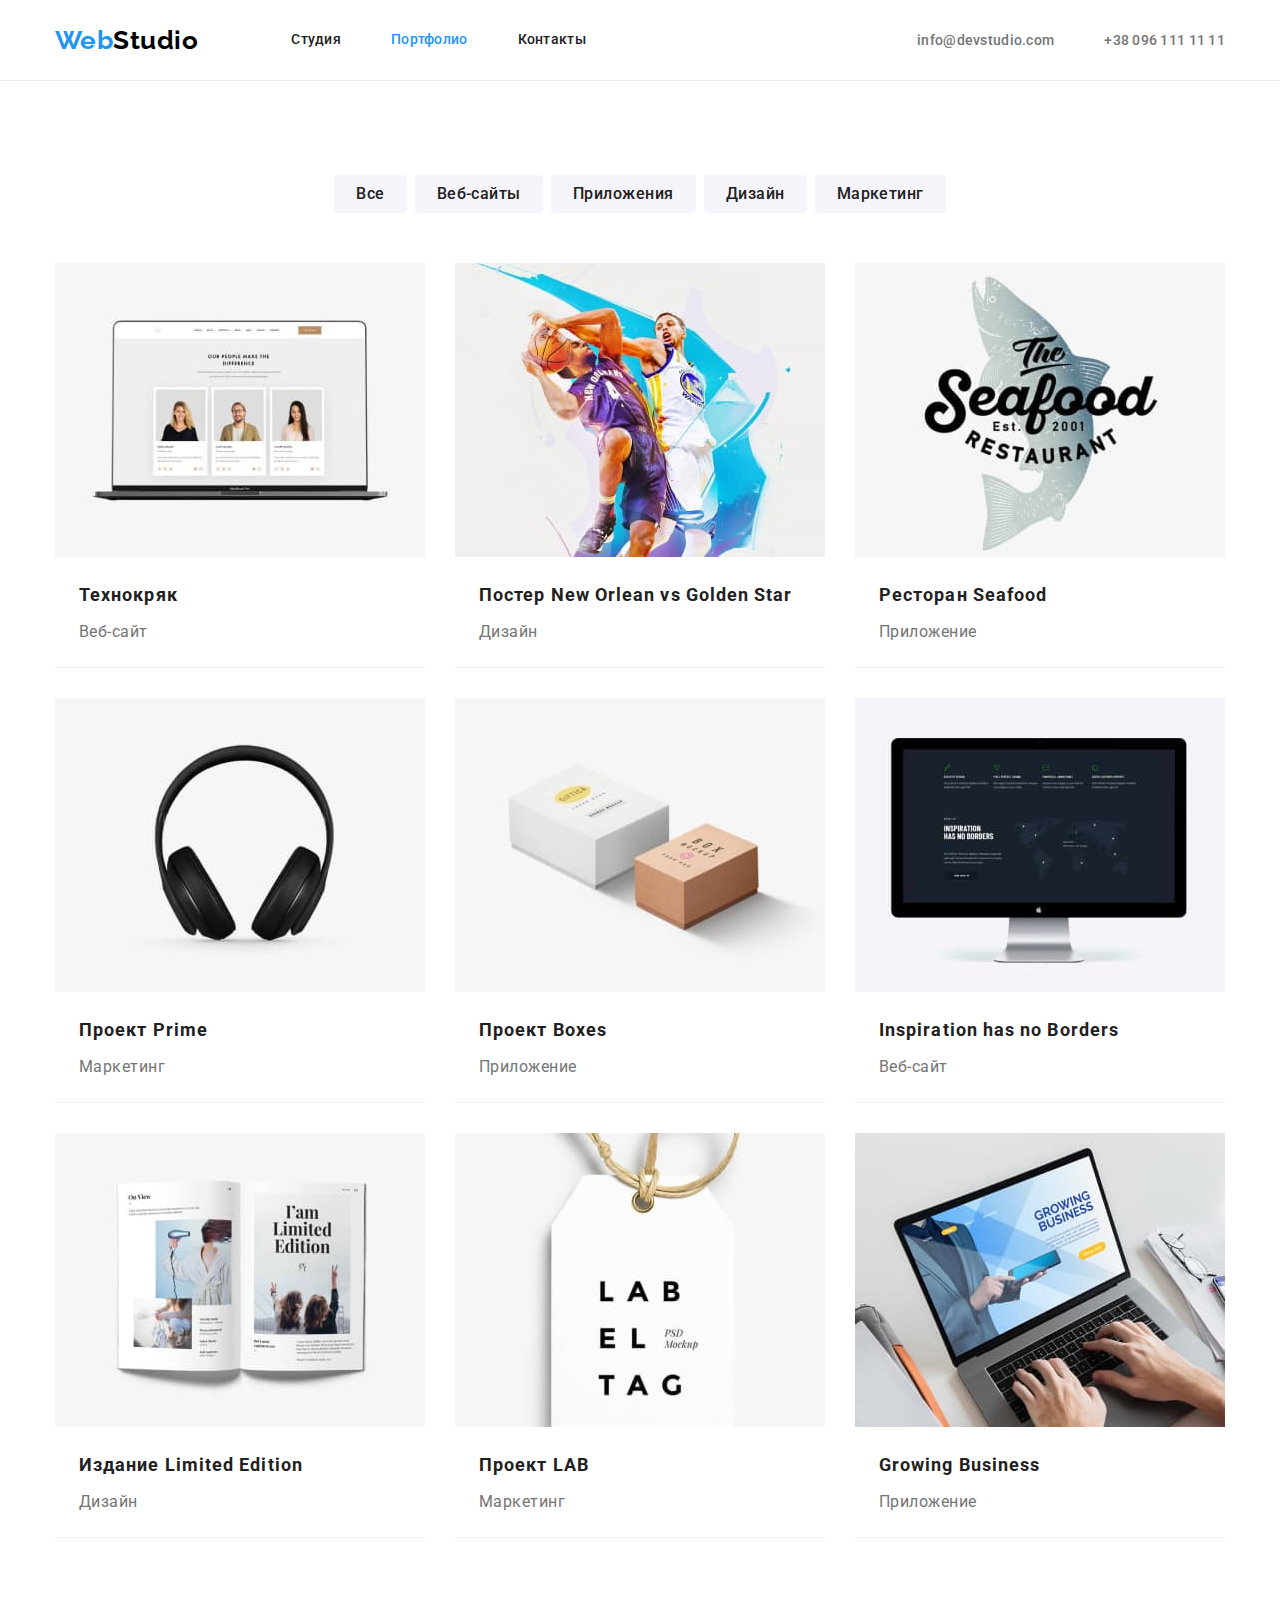
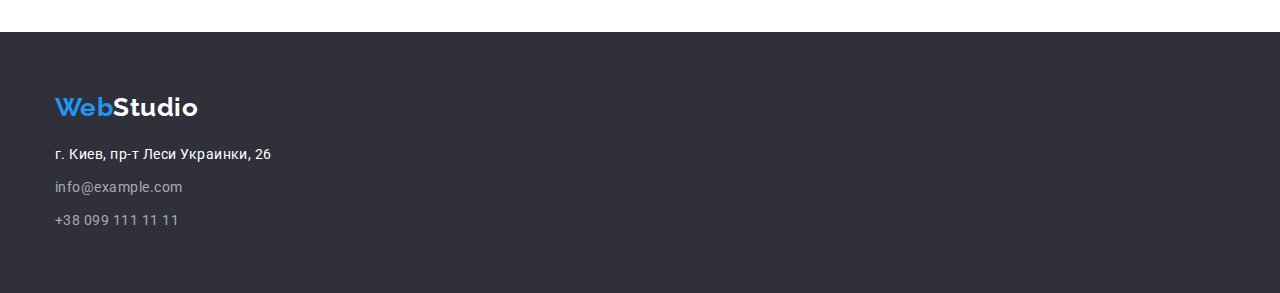
==== portfolio.html @ 7c2b8b31 "исходное дз-3" ====
<!DOCTYPE html>
<html lang="en">
<head>
    <meta charset="UTF-8">
    <meta http-equiv="X-UA-Compatible" content="IE=edge">
    <meta name="viewport" content="width=device-width, initial-scale=1.0">
    <title>Portfolio</title>
    <link rel="preconnect" href="https://fonts.gstatic.com">
    <link href="https://fonts.googleapis.com/css2?family=Raleway:wght@700&family=Roboto:wght@400;500;700;900&display=swap"
        rel="stylesheet">
    <link rel="stylesheet" href="https://cdnjs.cloudflare.com/ajax/libs/modern-normalize/1.0.0/modern-normalize.min.css">
    <link rel="stylesheet" href="./css/styles.css">
</head>
<body>
    <!-- шапка-->
    <header class="header">
        <div class="head-cont container">
            <nav class="nav">
                <a href="/" lang="en" class="logo link">Web<span class="logo studio">Studio</span></a>
                <ul class="site-nav list">
                    <li class="item">
                        <a href="./index.html" class="link">Студия</a>
                    </li>
                    <li class="item">
                        <a href="./portfolio.html" class="link current">Портфолио</a>
                    </li>
                    <li class="item">
                        <a href="" class="link">Контакты</a>
                    </li>
                </ul>
            </nav>
            <ul class="contacts list">
                <li class="item"><a href="mailto:info@devstudio.com" class="link">info@devstudio.com</a></li>
                <li class="item"><a href="tel:+380961111111" class="link">+38 096 111 11 11</a></li>
            </ul>
        </div>
    </header>

    <!-- основа -->
    <main>
        <section class="section">
            <div class="filters container">
                <h1 class="hidden">Наши работы</h1>
                <ul class="buttons list">
                    <li class="item"><button type="button" class="button secondary">Все</button></li>
                    <li class="item"><button type="button" class="button secondary">Веб-сайты</button></li>
                    <li class="item"><button type="button" class="button secondary">Приложения</button></li>
                    <li class="item"><button type="button" class="button secondary">Дизайн</button></li>
                    <li class="item"><button type="button" class="button secondary">Маркетинг</button></li>
                </ul>
            </div>
            <div class="work container">
                <ul class="work list">
                <li class="work item">
                    <a href="" class="link">
                    <img src="./images/technokryak.jpg" alt="Технокряк" width="370">
                    <div class="card">
                        <h2 class="title">Технокряк</h2>
                        <p class="text">Веб-сайт</p>
                    </div>
                    </a>
                </li>
                <li class="work item">
                    <a href="" class="link">
                    <img src="./images/gsw.jpg" alt="Постер" width="370">
                    <div class="card">
                        <h2 class="title">Постер New Orlean vs Golden Star</h2>
                        <p class="text">Дизайн</p>
                    </div>
                     </a>
                </li>
                <li class="work item">
                    <a href="" class="link">
                    <img src="./images/restaurant.jpg" alt="Ресторан Seafood" width="370">
                    <div class="card">
                        <h2 class="title">Ресторан Seafood</h2>
                        <p class="text">Приложение</p>
                    </div>
                    </a>
                </li>
                <li class="work item">
                    <a href="" class="link">
                    <img src="./images/ears.jpg" alt="Проект Prime" width="370">
                    <div class="card">
                        <h2 class="title">Проект Prime</h2>
                        <p class="text">Маркетинг</p>
                    </div>
                    </a>
                </li>
                <li class="work item">
                    <a href="" class="link">
                    <img src="./images/boxes.jpg" alt="Проект Boxes" width="370">
                    <div class="card">
                        <h2 class="title">Проект Boxes</h2>
                        <p class="text">Приложение</p>
                    </div>
                    </a>
                </li>
                <li class="work item">
                    <a href="" class="link">
                    <img src="./images/monitor.jpg" alt="Сайт Inspiration" width="370">
                    <div class="card">
                        <h2 class="title">Inspiration has no Borders</h2>
                        <p class="text">Веб-сайт</p>
                    </div>
                    </a>
                </li>
                <li class="work item">
                    <a href="" class="link">
                    <img src="./images/limed.jpg" alt="Издание Limited edition" width="370">
                    <div class="card">
                        <h2 class="title">Издание Limited Edition</h2>
                        <p class="text">Дизайн</p>
                    </div>
                    </a>
                </li>
                <li class="work item">
                    <a href="" class="link">
                    <img src="./images/lab.jpg" alt="Проект Lab" width="370">
                    <div class="card">
                        <h2 class="title">Проект LAB</h2>
                        <p class="text">Маркетинг</p>
                    </div>
                    </a>
                </li>
                <li class="work item">
                    <a href="" class="link">
                    <img src="./images/business.jpg" alt="Growing Business" width="370">
                    <div class="card">
                        <h2 class="title">Growing Business</h2>
                        <p class="text">Приложение</p>
                    </div>
                    </a>
                </li>
                </ul>
            </div>
        </section>
    </main>

    <!-- Футтер -->
    <footer class="footer">
        <div class="container">
            <a href="/" lang="en" class="logo link">Web<span class="logo studio">Studio</span></a>
            <address class="address">
                <p class="address text">г. Киев, пр-т Леси Украинки, 26</p>
                <ul class="address-contacts list">
                    <li>
                        <p class="address-contact">info@example.com</p>
                    </li>
                    <li>
                        <p class="address-contact">+38 099 111 11 11</p>
                    </li>
                </ul>
            </address>
        </div>
    </footer>
</body>
</html>
---- css/styles.css ----
html {
  box-sizing: border-box;
}

*,
*::after,
*::before {
  box-sizing: inherit;
  margin: 0;
  padding: 0;
}

:root {
  --primary-white-color: #ffffff;
  --dark-background-color: #2f303a;
  --add-color: #f5f4fa;
  --main-text-color: #212121;
  --accent-color: #2196f3;
  --p-color: #757575;
  --logo-color: #000000;
  --footer-text-color: rgba(255, 255, 255, 0.6);
  --primary-button-hover: #188ce8;
  --header-border: #ececec;
  --card-border: #eeeeee;
  --li-gap: 30px;
}

body {
  background-color: var(--primary-white-color);
  color: var (--main-text-color);
  font-family: Roboto, sans-serif;
  font-weight: 400;
  letter-spacing: 0.03em;
}

h1,
h3 {
  margin: 0;
}

p {
  margin: 0;
}

h2 {
  margin-bottom: 50px;
}

img {
  display: block;
  max-width: 100%;
}

.section {
  padding-top: 94px;
  padding-bottom: 94px;
}

.container {
  width: 1200px;
  margin: 0 auto;
  padding-left: 15px;
  padding-right: 15px;
}

.list {
  padding: 0;
  list-style: none;
}

.link {
  display: inline-block;
  text-decoration: none;
}

/* header style */
.header {
  border-bottom: 1px solid var(--header-border);
}

.head-cont {
  display: flex;
  align-items: center;
}

.nav {
  display: flex;
  align-items: center;
}

.logo {
  color: var(--accent-color);
  font-family: Raleway, sans-serif;
  font-weight: 700;
  font-size: 26px;
  line-height: 1.19;
}

header .logo.studio {
  color: var(--logo-color);
}

footer .logo.studio {
  color: var(--primary-white-color);
}

.site-nav {
  display: flex;
  margin-left: 93px;
}

.site-nav .item:not(:last-child) {
  margin-right: 50px;
}

.site-nav .link {
  padding-top: 32px;
  padding-bottom: 32px;
  color: var(--main-text-color);
  font-weight: 500;
  font-size: 14px;
  line-height: 1.14;
  letter-spacing: 0.02em;
}

.site-nav .link:hover,
.site-nav .link:focus {
  color: var(--accent-color);
}

.site-nav .link.current {
  color: var(--accent-color);
}

.contacts {
  display: flex;
  margin-left: auto;
}

.contacts .item + .item {
  margin-left: 50px;
}

.contacts .link {
  color: var(--p-color);
  font-weight: 500;
  font-size: 14px;
  line-height: 1.14;
  letter-spacing: 0.02em;
}

.contacts .link:hover,
.contacts .link:focus {
  color: var(--accent-color);
}
/* header style */

/* hero style */
.hero {
  text-align: center;
  padding-top: 200px;
  padding-bottom: 200px;
  background-color: var(--dark-background-color);
  color: var(--primary-white-color);
}

.hero-title {
  margin-bottom: 30px;
  font-weight: 900;
  font-size: 44px;
  line-height: 1.36;
  letter-spacing: 0.06em;
  text-transform: uppercase;
}

.button {
  display: inline-block;
  font-family: inherit;
  font-size: 16px;
  cursor: pointer;
  border: solid 0px;
  border-radius: 4px;
}

.button.primary {
  min-width: 200px;
  padding: 10px 32px;
  background-color: var(--accent-color);
  color: var(--primary-white-color);
  font-weight: 700;
  line-height: 1.88;
  letter-spacing: 0.06em;
}

.button.primary:hover,
.button.primary:focus {
  background-color: var(--primary-button-hover);
}
/* hero style */

/*portfolio filters */
.button.secondary {
  padding: 6px 22px;
  background-color: var(--add-color);
  color: var(--main-text-color);
  font-weight: 500;
  line-height: 1.63;
  letter-spacing: 0.03em;
}

.button.secondary:hover,
.button.secondary:focus {
  background-color: var(--accent-color);
  color: var(--primary-white-color);
}
/*portfolio filters */

.hidden {
  position: absolute;
  width: 1px;
  height: 1px;
  margin: -1px;
  border: 0;
  padding: 0;
  clip: rect(0 0 0 0);
  overflow: hidden;
}

/* advantages section */
.advantages.list {
  display: flex;
  flex-wrap: wrap;
  margin-right: calc(-1 * var(--li-gap));
}

.advantages .item {
  flex-basis: calc((100% / 4 - var(--li-gap)));
  margin-right: var(--li-gap);
}

.advantages .title {
  margin-bottom: 10px;
  font-weight: 700;
  font-size: 14px;
  line-height: 1.17;
  text-transform: uppercase;
}

.advantages .text {
  color: var(--p-color);
  font-size: 14px;
  line-height: 1.71;
}
/* advantages section */

/* proccess list */
.proccess.section {
  padding-top: 0;
}

.section-title {
  font-weight: 700;
  font-size: 36px;
  line-height: 1.17;
  text-align: center;
}
.proccess .list {
  display: flex;
  flex-wrap: wrap;
  margin-right: calc(-1 * var(--li-gap));
}

.proccess .item {
  flex-basis: calc((100% / 3 - var(--li-gap)));
  margin-right: var(--li-gap);
}
/* proccess list */

/* team section */
.team.section {
  background-color: var(--add-color);
}

.team.list {
  display: flex;
  flex-wrap: wrap;
  text-align: center;
  margin-right: calc(-1 * var(--li-gap));
}

.team.list-item {
  flex-basis: calc((100% / 4 - var(--li-gap)));
  margin-right: var(--li-gap);
  padding-bottom: 30px;
  border-radius: 0px 0px 4px 4px;
}

.team .title {
  margin-top: 30px;
  margin-bottom: 10px;
  font-weight: 500;
  font-size: 16px;
  line-height: 1.19;
}

.team .text {
  color: var(--p-color);
  font-size: 16px;
  line-height: 1.19;
}
/* team section */

/* footer */
.footer {
  padding-top: 60px;
  padding-bottom: 60px;
  background-color: var(--dark-background-color);
}

footer .logo {
  margin-bottom: 20px;
}

.address {
  color: var(--primary-white-color);
  font-style: normal;
  font-size: 14px;
  line-height: 1.71;
}

.address.text {
  margin-bottom: 9px;
}

.address-contacts li:not(:last-child) {
  margin-bottom: 9px;
}

.address-contact {
  color: var(--footer-text-color);
  font-size: 14px;
  line-height: 1.71;
}
/* footer */

/* filters */
.filters.container {
  padding-bottom: 16px;
}

.buttons.list {
  display: flex;
  justify-content: center;
}

.buttons .item:not(:last-child) {
  margin-right: 8px;
}
/* filters */

/* portfolio work */
.work.container {
  padding-top: 34px;
}

.work.list {
  display: flex;
  flex-wrap: wrap;
  margin-right: calc(-1 * var(--li-gap));
  margin-bottom: calc(-1 * var(--li-gap));
}

.work.item {
  flex-basis: calc((100% / 3 - var(--li-gap)));
  margin-right: var(--li-gap);
  margin-bottom: var(--li-gap);
}

.card {
  padding: 20px 24px;
  border-bottom: 1px solid var(--card-border);
}

.work .title {
  margin-bottom: 4px;
  color: var(--main-text-color);
  font-family: Roboto;
  font-weight: 700;
  font-size: 18px;
  line-height: 2;
  letter-spacing: 0.06em;
}

.work .text {
  color: var(--p-color);
  font-size: 16px;
  line-height: 1.88;
}
/* portfolio work */
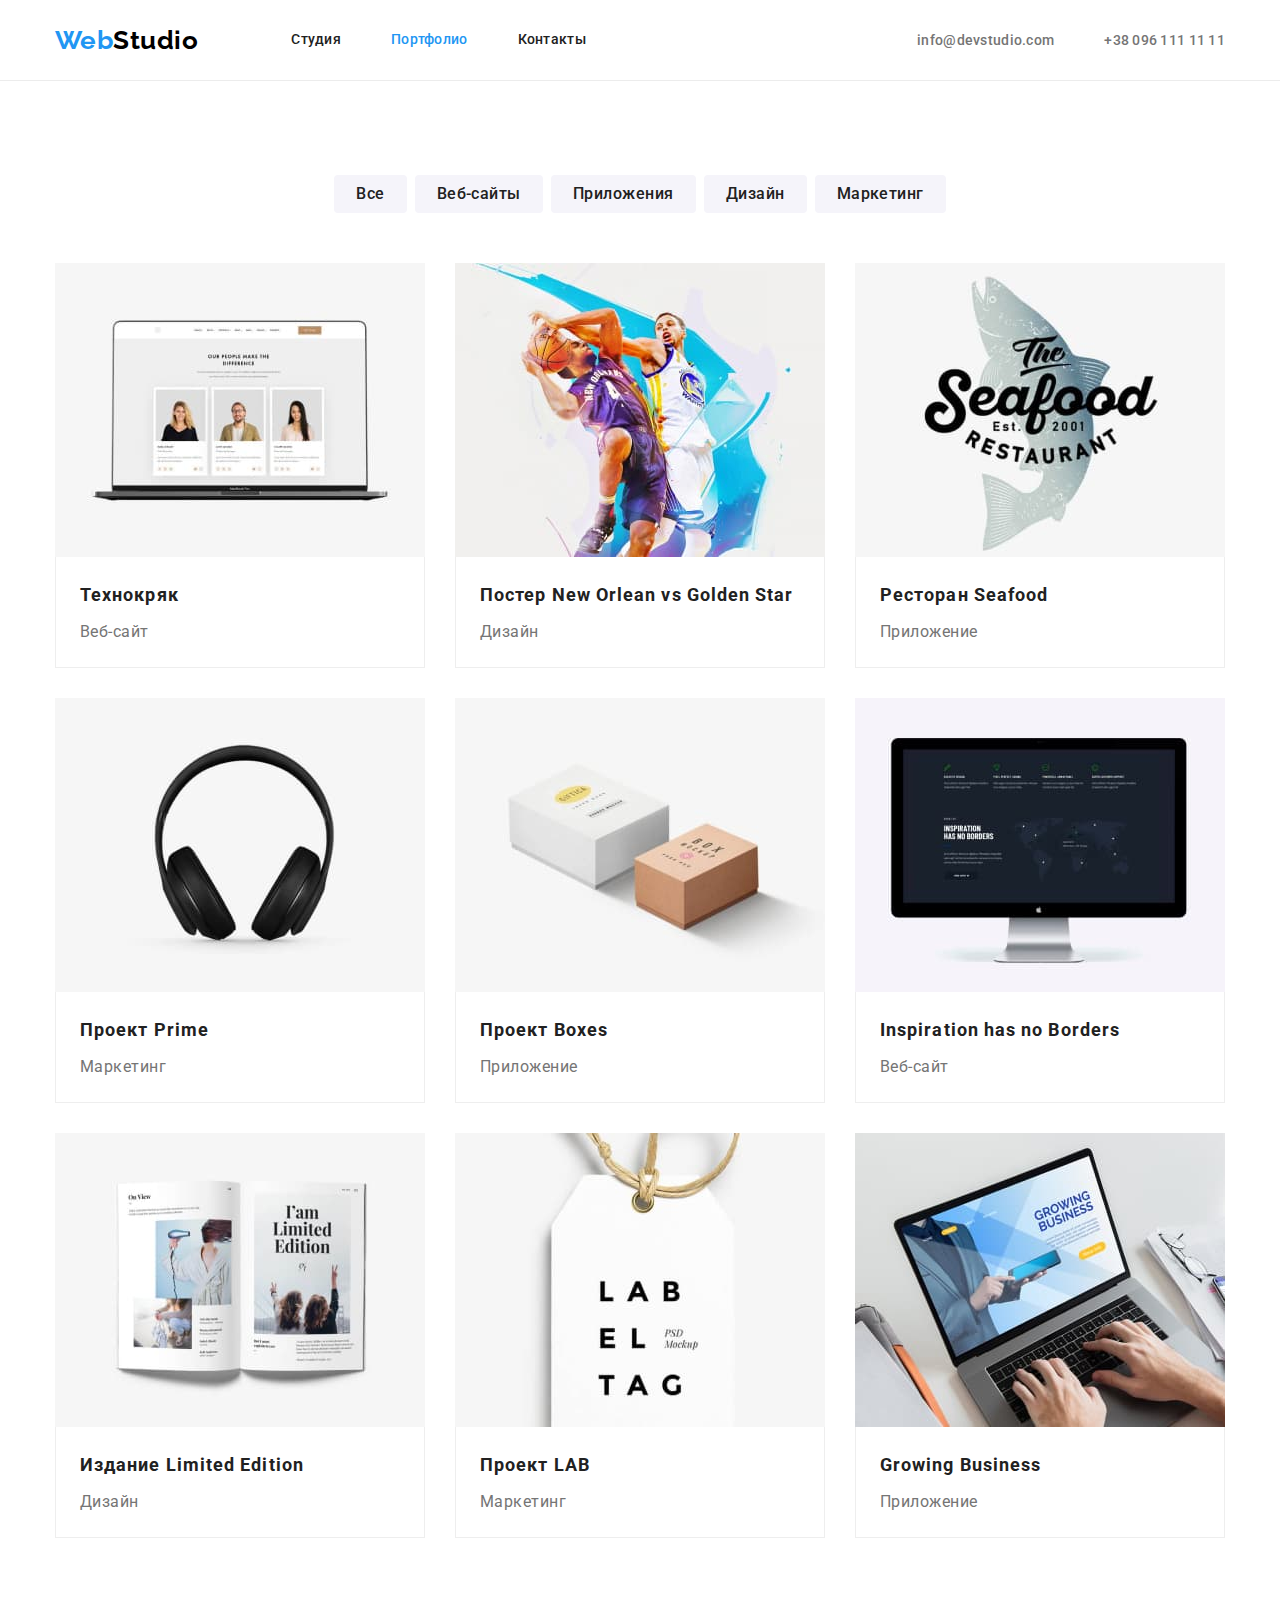
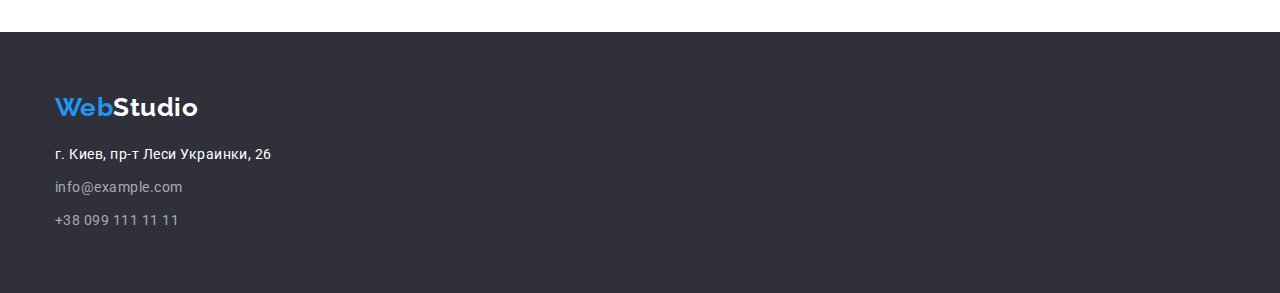
==== commit 35615fd8: "исправлены карточки" ====
--- a/portfolio.html
+++ b/portfolio.html
@@ -39,7 +39,7 @@
     <!-- основа -->
     <main>
         <section class="section">
-            <div class="filters container">
+            <div class="portfolio container">
                 <h1 class="hidden">Наши работы</h1>
                 <ul class="buttons list">
                     <li class="item"><button type="button" class="button secondary">Все</button></li>
@@ -48,8 +48,6 @@
                     <li class="item"><button type="button" class="button secondary">Дизайн</button></li>
                     <li class="item"><button type="button" class="button secondary">Маркетинг</button></li>
                 </ul>
-            </div>
-            <div class="work container">
                 <ul class="work list">
                 <li class="work item">
                     <a href="" class="link">
--- a/css/styles.css
+++ b/css/styles.css
@@ -291,12 +291,16 @@
 .team.list-item {
   flex-basis: calc((100% / 4 - var(--li-gap)));
   margin-right: var(--li-gap);
-  padding-bottom: 30px;
   border-radius: 0px 0px 4px 4px;
 }
 
+.team.card {
+  background-color: var(--primary-white-color);
+  padding-top: var(--li-gap);
+  padding-bottom: var(--li-gap);
+}
+
 .team .title {
-  margin-top: 30px;
   margin-bottom: 10px;
   font-weight: 500;
   font-size: 16px;
@@ -344,13 +348,10 @@
 /* footer */
 
 /* filters */
-.filters.container {
-  padding-bottom: 16px;
-}
-
 .buttons.list {
   display: flex;
   justify-content: center;
+  margin-bottom: 50px;
 }
 
 .buttons .item:not(:last-child) {
@@ -359,10 +360,6 @@
 /* filters */
 
 /* portfolio work */
-.work.container {
-  padding-top: 34px;
-}
-
 .work.list {
   display: flex;
   flex-wrap: wrap;
@@ -379,6 +376,8 @@
 .card {
   padding: 20px 24px;
   border-bottom: 1px solid var(--card-border);
+  border-left: 1px solid var(--card-border);
+  border-right: 1px solid var(--card-border);
 }
 
 .work .title {
